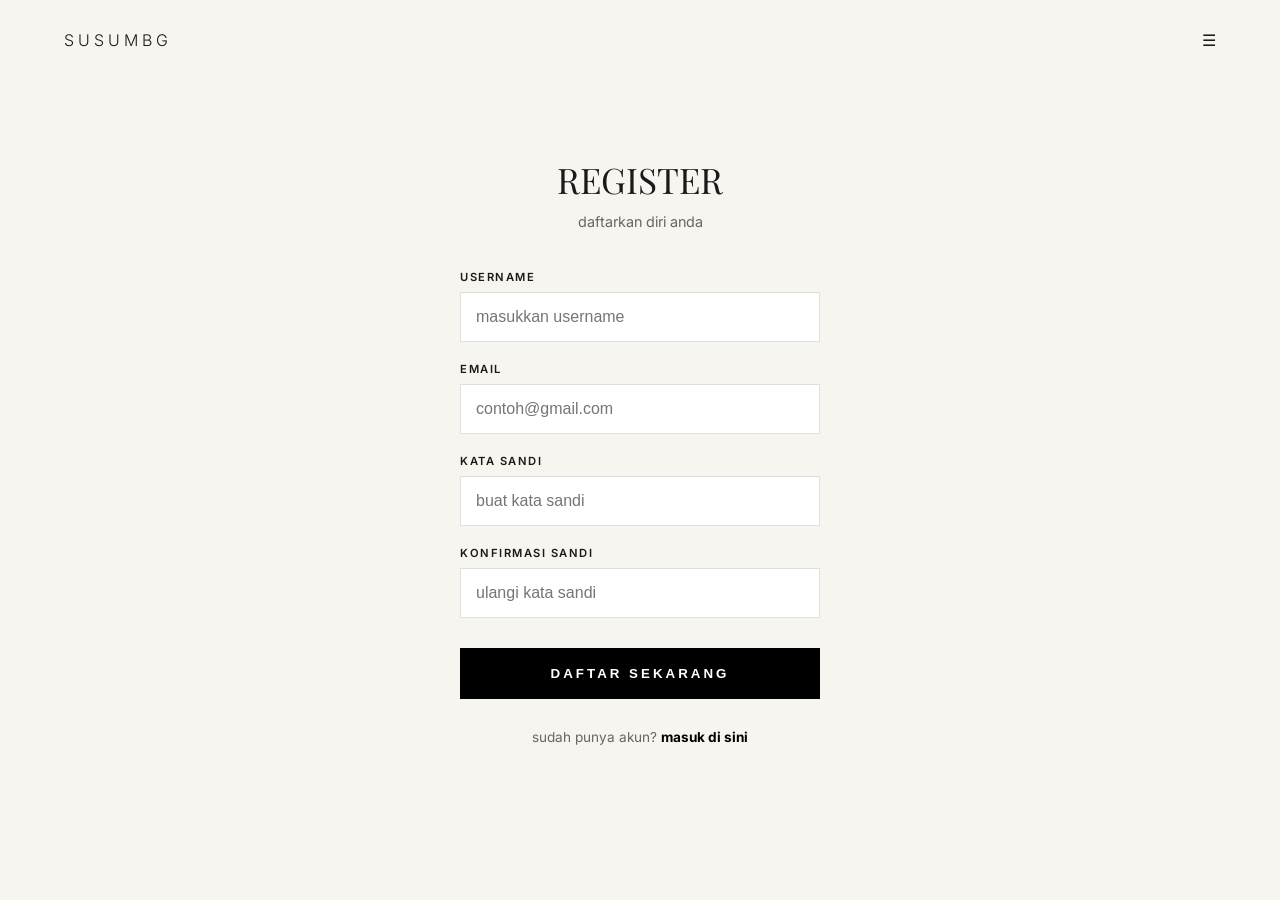
==== register.html @ 162047ef "Add files via upload" ====
<!DOCTYPE html>
<html lang="id">
<head>
    <meta charset="UTF-8">
    <meta name="viewport" content="width=device-width, initial-scale=1.0">
    <title>susu mbg - buat akun</title>
    <link href="https://fonts.googleapis.com/css2?family=Inter:wght@300;400;600&family=Playfair+Display:wght@400&display=swap" rel="stylesheet">
    <link rel="stylesheet" href="register.css">
</head>
<body>

    <header>
        <div class="logo">susumbg</div>
        <div class="burger-menu">☰</div>
    </header>

    <main class="login-wrapper">
        <h1 class="login-title">REGISTER</h1>
        <p class="login-subtitle">daftarkan diri anda</p>

        <form>
            <div class="input-group">
                <label>USERNAME</label>
                <input type="text" placeholder="masukkan username">
            </div>

            <div class="input-group">
                <label>email</label>
                <input type="email" placeholder="contoh@gmail.com">
            </div>

            <div class="input-group">
                <label>kata sandi</label>
                <input type="password" placeholder="buat kata sandi">
            </div>

            <div class="input-group">
                <label>konfirmasi sandi</label>
                <input type="password" placeholder="ulangi kata sandi">
            </div>

            <button type="submit" class="btn-login">daftar sekarang</button>
        </form>

        <p class="footer-text">
            sudah punya akun? <a href="index.html">masuk di sini</a>
        </p>
    </main>

</body>
</html>
---- register.css ----
/* reset */
* {
    margin: 0;
    padding: 0;
    box-sizing: border-box;
}

body {
    background-color: #f7f5f0;
    color: #1a1a1a;
    font-family: 'Inter', sans-serif;
    display: flex;
    justify-content: center;
    align-items: center;
    min-height: 100vh;
    width: 100%;
    position: relative;
}

header {
    position: absolute;
    top: 0;
    width: 100%;
    display: flex;
    justify-content: space-between;
    padding: 30px 5%;
}

.logo {
    letter-spacing: 4px;
    font-size: 1rem;
    text-transform: uppercase;
    font-weight: 300;
}

.login-wrapper {
    width: 100%;
    max-width: 400px;
    padding: 20px;
    text-align: center;
}

.login-title {
    font-family: 'Playfair Display', serif;
    font-size: 2.2rem;
    margin-bottom: 10px;
    font-weight: 400;
}

.login-subtitle {
    color: #666;
    margin-bottom: 40px;
    font-size: 0.9rem;
}

.input-group {
    text-align: left;
    margin-bottom: 20px;
}

.input-group label {
    display: block;
    font-size: 0.7rem;
    text-transform: uppercase;
    letter-spacing: 1.5px;
    margin-bottom: 8px;
    font-weight: 600;
}

input {
    width: 100%;
    padding: 15px;
    border: 1px solid #e0e0e0;
    background: #fff;
    font-size: 1rem;
    outline: none;
}

input:focus {
    border-color: #000;
}

.btn-login {
    width: 100%;
    padding: 18px;
    background: #000;
    color: #fff;
    border: none;
    text-transform: uppercase;
    letter-spacing: 3px;
    font-weight: 600;
    cursor: pointer;
    margin-top: 10px;
    transition: 0.3s;
}

.btn-login:hover {
    opacity: 0.8;
}

.footer-text {
    margin-top: 30px;
    font-size: 0.85rem;
    color: #666;
}

.footer-text a {
    color: #000;
    font-weight: 700;
    text-decoration: none;
}

@media (max-width: 480px) {
    .login-wrapper {
        padding: 0 30px;
    }
}
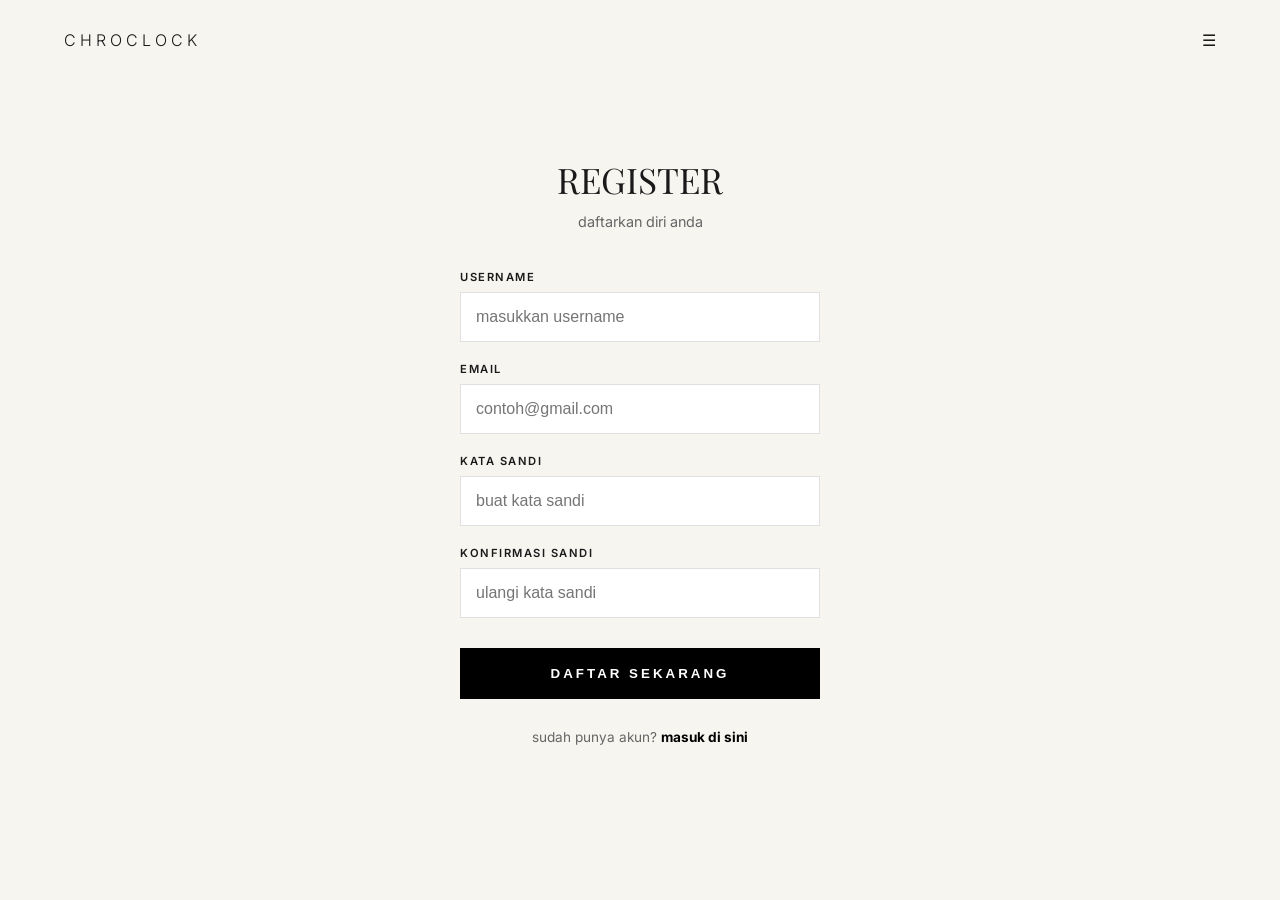
==== commit f48c6b7f: "register.html" ====
--- a/register.html
+++ b/register.html
@@ -3,14 +3,14 @@
 <head>
     <meta charset="UTF-8">
     <meta name="viewport" content="width=device-width, initial-scale=1.0">
-    <title>susu mbg - buat akun</title>
+    <title>Chroclock - Register</title>
     <link href="https://fonts.googleapis.com/css2?family=Inter:wght@300;400;600&family=Playfair+Display:wght@400&display=swap" rel="stylesheet">
     <link rel="stylesheet" href="register.css">
 </head>
 <body>
 
     <header>
-        <div class="logo">susumbg</div>
+        <div class="logo">Chroclock</div>
         <div class="burger-menu">☰</div>
     </header>
 
@@ -48,4 +48,4 @@
     </main>
 
 </body>
-</html>+</html>
